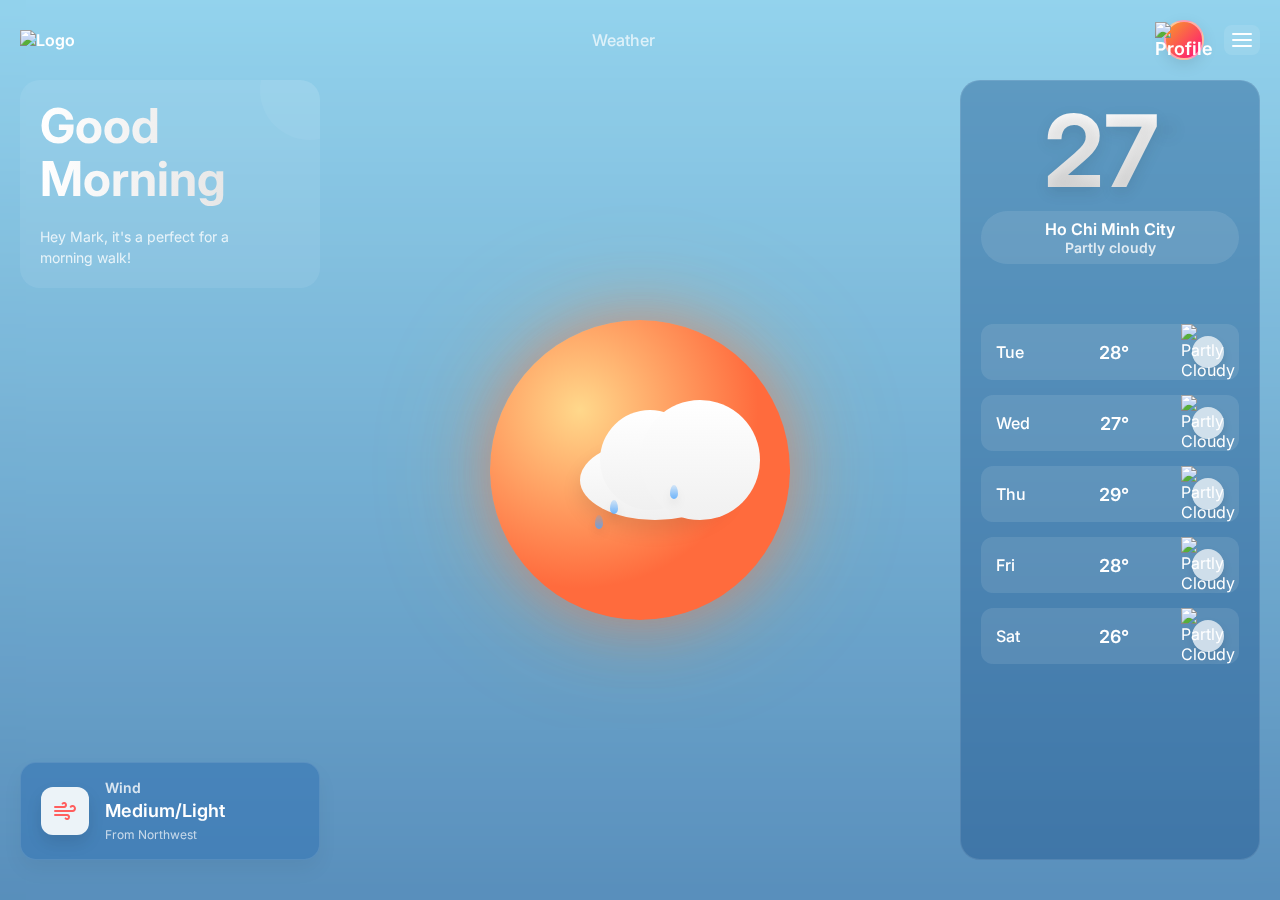
==== index.html @ a84913be "Initial commit with index.html and styles.css" ====
<!DOCTYPE html>
<html lang="en">
<head>
    <meta charset="UTF-8">
    <meta name="viewport" content="width=device-width, initial-scale=1.0">
    <title>Weather Dashboard</title>
    <link rel="stylesheet" href="styles.css">
    <link href="https://fonts.googleapis.com/css2?family=Inter:wght@400;500;600;700;900&display=swap" rel="stylesheet">
</head>
<body>
    <div class="app-container">
        <header>
            <div class="logo">
                <img src="placeholder-logo.png" alt="Logo">
                <span></span>
            </div>
            <div class="nav-item">Weather</div>
            <div class="right-icons">
                <div class="profile-icon">
                    <img src="/api/placeholder/24/24" alt="Profile">
                </div>
                <div class="menu-icon">
                    <span></span>
                    <span></span>
                    <span></span>
                </div>
            </div>
        </header>

        <main>
            <div class="left-section">
                <div class="greeting">
                    <h1>Good<br>Morning</h1>
                    <p>Hey Mark, it's a perfect for a<br>morning walk!</p>
                </div>
                
                <div class="wind-info">
                    <div class="wind-icon">
                        <svg width="24" height="24" viewBox="0 0 24 24" fill="none" xmlns="http://www.w3.org/2000/svg">
                            <path d="M9.59 4.59A2 2 0 1 1 11 8H2m10.59 11.41A2 2 0 1 0 14 16H2m15.73-8.27A2.5 2.5 0 1 1 19.5 12H2" stroke="#FF5E5E" stroke-width="2" stroke-linecap="round" stroke-linejoin="round"/>
                        </svg>
                    </div>
                    <div class="wind-details">
                        <h3>Wind</h3>
                        <p>Medium/Light</p>
                        <span>From Northwest</span>
                    </div>
                </div>
            </div>

            <div class="center-section">
                <!-- This is where the 3D animated weather visualization will go -->
                <div id="weather-visualization" class="weather-visual">
                    <!-- Placeholder for the 3D animation -->
                    <div class="cloud"></div>
                    <div class="sun"></div>
                    <div class="droplet droplet-1"></div>
                    <div class="droplet droplet-2"></div>
                    <div class="droplet droplet-3"></div>
                </div>
            </div>

            <div class="right-section">
                <div class="current-temp">
                    <h2>27<span>°</span></h2>
                    <div class="location">
                        <p>Ho Chi Minh City</p>
                        <p class="condition">Partly cloudy</p>
                    </div>
                </div>

                <div class="forecast">
                    <div class="forecast-day">
                        <span>Tue</span>
                        <span>28°</span>
                        <div class="weather-icon">
                            <img src="/api/placeholder/24/24" alt="Partly Cloudy">
                        </div>
                    </div>
                    <div class="forecast-day">
                        <span>Wed</span>
                        <span>27°</span>
                        <div class="weather-icon">
                            <img src="/api/placeholder/24/24" alt="Partly Cloudy">
                        </div>
                    </div>
                    <div class="forecast-day">
                        <span>Thu</span>
                        <span>29°</span>
                        <div class="weather-icon">
                            <img src="/api/placeholder/24/24" alt="Partly Cloudy">
                        </div>
                    </div>
                    <div class="forecast-day">
                        <span>Fri</span>
                        <span>28°</span>
                        <div class="weather-icon">
                            <img src="/api/placeholder/24/24" alt="Partly Cloudy">
                        </div>
                    </div>
                    <div class="forecast-day">
                        <span>Sat</span>
                        <span>26°</span>
                        <div class="weather-icon">
                            <img src="/api/placeholder/24/24" alt="Partly Cloudy">
                        </div>
                    </div>
                </div>
            </div>
        </main>
    </div>
</body>
</html>
---- styles.css ----
* {
    margin: 0;
    padding: 0;
    box-sizing: border-box;
}

body {
    background: linear-gradient(to bottom, #87CEEB, #4682B4); /* Realistic blue sky gradient */
    color: #fff;
    font-family: 'Inter', sans-serif;
    margin: 0;
    padding: 0;
    display: flex;
    justify-content: center;
    align-items: center;
    height: 100vh;
    overflow: hidden;
    backdrop-filter: blur(10px);
}

.app-container {
    width: 100%;
    height: 100%;
    background: rgba(255, 255, 255, 0.1);
    box-shadow: 0 10px 30px rgba(0, 0, 0, 0.2);
    display: flex;
    flex-direction: column;
    padding: 20px;
    position: relative;
    backdrop-filter: blur(10px);
}

header {
    display: flex;
    justify-content: space-between;
    align-items: center;
    margin-bottom: 20px;
}

.logo {
    display: flex;
    align-items: center;
    gap: 8px;
    font-weight: 600;
}

.logo-icon {
    background: rgba(255, 255, 255, 0.2);
    width: 32px;
    height: 32px;
    border-radius: 8px;
    display: flex;
    align-items: center;
    justify-content: center;
}

.nav-items {
    display: flex;
    gap: 30px;
}

.nav-item {
    font-weight: 500;
    opacity: 0.7;
    transition: all 0.3s ease;
    padding: 8px 0;
    position: relative;
    cursor: pointer;
}

.nav-item.active {
    opacity: 1;
}

.nav-item.active::after {
    content: '';
    position: absolute;
    width: 100%;
    height: 3px;
    background: #fff;
    bottom: 0;
    left: 0;
    border-radius: 3px;
}

.right-icons {
    display: flex;
    align-items: center;
    gap: 20px;
}

.profile-icon {
    width: 40px;
    height: 40px;
    border-radius: 50%;
    background: linear-gradient(135deg, #F89B29 0%, #FF0F7B 100%);
    display: flex;
    align-items: center;
    justify-content: center;
    font-weight: 600;
    font-size: 18px;
    border: 2px solid rgba(255, 255, 255, 0.5);
    box-shadow: 0 5px 15px rgba(0, 0, 0, 0.1);
}

.menu-icon {
    display: flex;
    flex-direction: column;
    gap: 4px;
    cursor: pointer;
    padding: 8px;
    background: rgba(255, 255, 255, 0.1);
    border-radius: 8px;
    transition: all 0.3s ease;
}

.menu-icon:hover {
    background: rgba(255, 255, 255, 0.2);
}

.menu-icon span {
    width: 20px;
    height: 2px;
    background-color: white;
    display: block;
    border-radius: 2px;
}

main {
    display: grid;
    grid-template-columns: 1fr 2fr 1fr;
    height: calc(100% - 80px);
    gap: 20px;
}

.left-section {
    display: flex;
    flex-direction: column;
    justify-content: space-between;
}

.greeting {
    background: rgba(255, 255, 255, 0.08);
    padding: 20px;
    border-radius: 20px;
    margin-bottom: 20px;
    position: relative;
    overflow: hidden;
}

.greeting::before {
    content: '';
    position: absolute;
    width: 100px;
    height: 100px;
    background: rgba(255, 255, 255, 0.05);
    border-radius: 50%;
    right: -40px;
    top: -40px;
}

.greeting h1 {
    font-size: 48px;
    font-weight: 700;
    margin-bottom: 20px;
    line-height: 1.1;
    background: linear-gradient(to right, #fff, #ddd);
    -webkit-background-clip: text;
    background-clip: text;
    color: transparent;
}

.greeting p {
    font-size: 14px;
    opacity: 0.8;
    line-height: 1.5;
}

.weather-stats {
    display: flex;
    flex-direction: column;
    gap: 15px;
}

.wind-info {
    background: rgba(46, 111, 177, 0.5);
    border-radius: 16px;
    padding: 16px 20px;
    display: flex;
    align-items: center;
    gap: 16px;
    box-shadow: 0 10px 20px rgba(0, 0, 0, 0.05);
    border: 1px solid rgba(255, 255, 255, 0.1);
    transition: all 0.3s ease;
}

.wind-info:hover {
    transform: translateY(-3px);
    box-shadow: 0 15px 30px rgba(0, 0, 0, 0.1);
}

.humidity-info {
    background: rgba(46, 111, 177, 0.5);
    border-radius: 16px;
    padding: 16px 20px;
    display: flex;
    align-items: center;
    gap: 16px;
    box-shadow: 0 10px 20px rgba(0, 0, 0, 0.05);
    border: 1px solid rgba(255, 255, 255, 0.1);
    transition: all 0.3s ease;
}

.humidity-info:hover {
    transform: translateY(-3px);
    box-shadow: 0 15px 30px rgba(0, 0, 0, 0.1);
}

.wind-icon, .humidity-icon {
    background: rgba(255, 255, 255, 0.9);
    border-radius: 12px;
    width: 48px;
    height: 48px;
    display: flex;
    align-items: center;
    justify-content: center;
    box-shadow: 0 8px 16px rgba(0, 0, 0, 0.1);
}

.wind-details h3, .humidity-details h3 {
    font-size: 14px;
    font-weight: 600;
    opacity: 0.8;
    margin-bottom: 4px;
}

.wind-details p, .humidity-details p {
    font-size: 18px;
    font-weight: 600;
    margin-bottom: 2px;
}

.wind-details span, .humidity-details span {
    font-size: 12px;
    opacity: 0.7;
}

.center-section {
    display: flex;
    justify-content: center;
    align-items: center;
    position: relative;
}

.weather-visual {
    position: absolute;
    top: 50%;
    left: 50%;
    transform: translate(-50%, -50%);
    width: 300px;
    height: 300px;
    background: radial-gradient(circle at 30% 30%, #FFD88B, #FF6B3D 60%);
    border-radius: 50%;
    box-shadow: 0 0 60px rgba(255, 107, 61, 0.5), 0 0 120px rgba(255, 175, 61, 0.3);
    z-index: 1;
}

/* Cloud styling */
.cloud-container {
    position: relative;
    width: 100%;
    height: 100%;
    top: 0;
    left: 0;
    z-index: 2;
}

.cloud {
    position: absolute;
    top: 40%;
    left: 30%;
    width: 150px;
    height: 80px;
    background: linear-gradient(to bottom, #fff, #f0f0f0);
    border-radius: 50%;
    box-shadow: 0 10px 20px rgba(0, 0, 0, 0.1);
    z-index: 2;
}

.cloud:before {
    content: '';
    position: absolute;
    width: 100px;
    height: 100px;
    background: linear-gradient(to bottom, #fff, #f0f0f0);
    border-radius: 50%;
    top: -30px;
    left: 20px;
}

.cloud:after {
    content: '';
    position: absolute;
    width: 120px;
    height: 120px;
    background: linear-gradient(to bottom, #fff, #f0f0f0);
    border-radius: 50%;
    top: -40px;
    left: 60px;
}

.cloud-2 {
    width: 120px;
    height: 40px;
    top: 40%;
    left: 60%;
    opacity: 0.8;
    animation-delay: 2s;
    animation-duration: 10s;
}

.cloud-2:before {
    width: 50px;
    height: 50px;
    top: -25px;
    left: 20px;
}

.cloud-2:after {
    width: 70px;
    height: 70px;
    top: -35px;
    left: 50px;
}

/* Droplets styling */
.droplet {
    position: absolute;
    width: 8px;
    height: 14px;
    background: linear-gradient(to bottom, rgba(77, 166, 255, 0.2), rgba(77, 166, 255, 0.8));
    border-radius: 50% 50% 50% 50% / 60% 60% 40% 40%;
    z-index: 2;
    animation: drop 2s infinite ease-in-out;
    filter: drop-shadow(0 5px 4px rgba(0, 0, 0, 0.1));
}

.droplet-1 {
    left: 40%;
    top: 60%;
    animation-delay: 0s;
}

.droplet-2 {
    left: 60%;
    top: 55%;
    animation-delay: 0.5s;
}

.droplet-3 {
    left: 35%;
    top: 65%;
    animation-delay: 1s;
}

.droplet-4 {
    left: 55%;
    top: 70%;
    animation-delay: 1.5s;
}

.droplet-5 {
    left: 45%;
    top: 58%;
    animation-delay: 0.8s;
}

@keyframes drop {
    0% {
        transform: translateY(0) scale(1);
        opacity: 0.7;
    }
    70% {
        transform: translateY(80px) scale(1);
        opacity: 0.7;
    }
    100% {
        transform: translateY(100px) scale(0.1);
        opacity: 0;
    }
}

@keyframes float {
    0% {
        transform: translateY(0);
    }
    100% {
        transform: translateY(-20px);
    }
}

@keyframes rotate {
    from {
        transform: rotate(0deg) translateX(0);
    }
    to {
        transform: rotate(360deg) translateX(0);
    }
}

@keyframes pulse {
    0% {
        box-shadow: 0 0 60px rgba(255, 107, 61, 0.5), 0 0 120px rgba(255, 175, 61, 0.3);
    }
    100% {
        box-shadow: 0 0 80px rgba(255, 107, 61, 0.6), 0 0 140px rgba(255, 175, 61, 0.4);
    }
}

/* Weather Animations */

/* Sunny Animation */
@keyframes sunny-rays {
    0% {
        transform: rotate(0deg);
    }
    100% {
        transform: rotate(360deg);
    }
}
.sun-ray {
    animation: sunny-rays 10s linear infinite;
}

/* Rainy Animation */
@keyframes rain-fall {
    0% {
        transform: translateY(0);
        opacity: 1;
    }
    100% {
        transform: translateY(100px);
        opacity: 0;
    }
}
.raindrop {
    animation: rain-fall 2s infinite ease-in-out;
}

/* Cloudy Animation */
@keyframes cloud-drift {
    0% {
        transform: translateX(0);
    }
    100% {
        transform: translateX(50px);
    }
}
.cloud {
    animation: cloud-drift 20s linear infinite alternate;
}

/* Snowy Animation */
@keyframes snow-fall {
    0% {
        transform: translateY(0) rotate(0deg);
        opacity: 1;
    }
    100% {
        transform: translateY(100px) rotate(360deg);
        opacity: 0;
    }
}
.snowflake {
    animation: snow-fall 5s infinite ease-in-out;
}

/* Thunderstorm Animation */
@keyframes lightning-flash {
    0%, 100% {
        opacity: 0;
    }
    50% {
        opacity: 1;
    }
}
.lightning {
    animation: lightning-flash 1s infinite;
}

/* Foggy Animation */
@keyframes fog-move {
    0% {
        transform: translateX(0);
    }
    100% {
        transform: translateX(50px);
    }
}
.fog {
    animation: fog-move 15s linear infinite;
    opacity: 0.5;
}

/* Tornado Animation */
@keyframes tornado-spin {
    0% {
        transform: rotate(0deg) translateY(0);
    }
    100% {
        transform: rotate(360deg) translateY(-50px);
    }
}
.tornado {
    animation: tornado-spin 3s linear infinite;
}

.right-section {
    display: flex;
    flex-direction: column;
    justify-content: flex-start;
    padding: 20px;
    background: rgba(22, 78, 134, 0.4);
    border-radius: 20px;
    border: 1px solid rgba(255, 255, 255, 0.1);
}

.current-temp {
    text-align: center;
    margin-bottom: 30px;
    position: relative;
}

.current-temp h2 {
    font-size: 100px;
    font-weight: 700;
    line-height: 1;
    margin-bottom: 10px;
    background: linear-gradient(to bottom, #fff, #ddd);
    -webkit-background-clip: text;
    background-clip: text;
    color: transparent;
    text-shadow: 0 5px 15px rgba(0, 0, 0, 0.1);
}

.current-temp h2 span {
    font-size: 40px;
    position: relative;
    top: -40px;
}

.location {
    text-align: center;
    background: rgba(255, 255, 255, 0.1);
    border-radius: 50px;
    padding: 8px 20px;
    margin-bottom: 30px;
}

.location p {
    font-size: 16px;
    font-weight: 600;
}

.condition {
    font-size: 14px !important;
    opacity: 0.8;
}

.forecast-title {
    font-size: 16px;
    font-weight: 600;
    margin-bottom: 15px;
    opacity: 0.9;
}

.forecast {
    display: flex;
    flex-direction: column;
    gap: 15px;
}

.forecast-day {
    display: flex;
    justify-content: space-between;
    align-items: center;
    padding: 12px 15px;
    background: rgba(255, 255, 255, 0.1);
    border-radius: 12px;
    transition: all 0.3s ease;
}

.forecast-day:hover {
    background: rgba(255, 255, 255, 0.15);
    transform: translateX(5px);
}

.forecast-day span:first-child {
    width: 40px;
    font-weight: 500;
}

.forecast-day span:nth-child(2) {
    font-weight: 600;
    font-size: 18px;
}

.weather-icon {
    width: 32px;
    height: 32px;
    background: rgba(255, 255, 255, 0.7);
    border-radius: 50%;
    display: flex;
    align-items: center;
    justify-content: center;
    box-shadow: 0 5px 10px rgba(0, 0, 0, 0.1);
}

.weather-icon svg {
    width: 20px;
    height: 20px;
}

/* Basic responsiveness */
@media (max-width: 1024px) {
    main {
        grid-template-columns: 1fr 1fr;
    }
    
    .center-section {
        grid-column: span 2;
        grid-row: 2;
        padding-top: 40px;
    }
    
    .right-section {
        padding-top: 20px;
    }
}

@media (max-width: 768px) {
    main {
        grid-template-columns: 1fr;
        overflow-y: auto;
        gap: 30px;
    }
    
    .center-section, .left-section, .right-section {
        grid-column: span 1;
    }
    
    .app-container {
        height: auto;
        min-height: 100vh;
        padding: 20px;
    }

    .greeting h1 {
        font-size: 36px;
    }

    .center-section {
        height: 250px;
    }
}
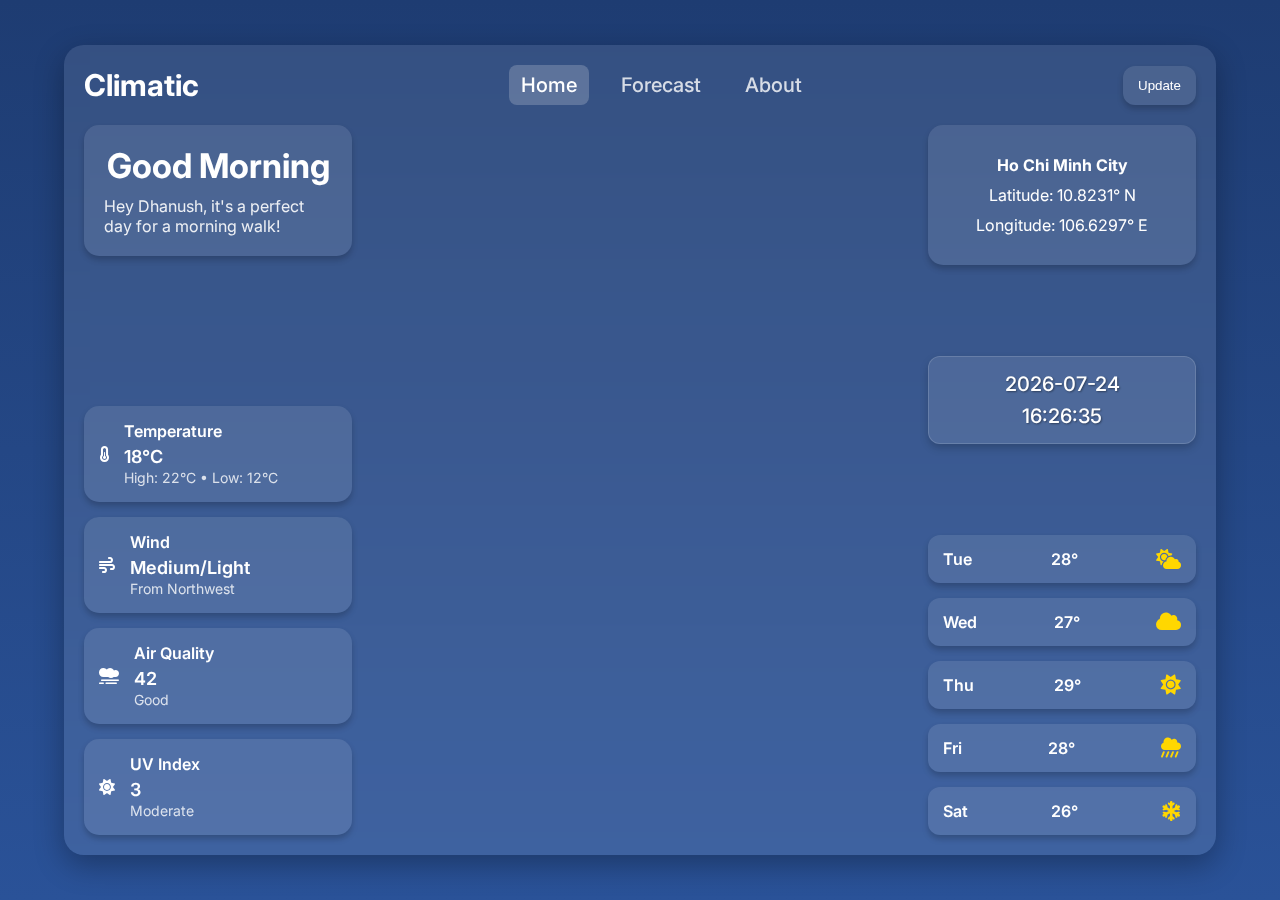
==== commit 6c8ff6cc: "Updated weather animations, greeting logic, and nighttime CSS handling" ====
--- a/index.html
+++ b/index.html
@@ -6,52 +6,77 @@
     <title>Weather Dashboard</title>
     <link rel="stylesheet" href="styles.css">
     <link href="https://fonts.googleapis.com/css2?family=Inter:wght@400;500;600;700;900&display=swap" rel="stylesheet">
+    <link href="https://cdnjs.cloudflare.com/ajax/libs/font-awesome/6.0.0-beta3/css/all.min.css" rel="stylesheet">
 </head>
 <body>
     <div class="app-container">
         <header>
             <div class="logo">
-                <img src="placeholder-logo.png" alt="Logo">
-                <span></span>
+                <span>Climatic</span>
             </div>
-            <div class="nav-item">Weather</div>
+            <nav class="nav-items">
+                <div class="nav-item active">Home</div>
+                <div class="nav-item">Forecast</div>
+                <div class="nav-item">About</div>
+            </nav>
             <div class="right-icons">
-                <div class="profile-icon">
-                    <img src="/api/placeholder/24/24" alt="Profile">
-                </div>
-                <div class="menu-icon">
-                    <span></span>
-                    <span></span>
-                    <span></span>
-                </div>
+                <button id="update">Update</button>
             </div>
         </header>
 
         <main>
             <div class="left-section">
                 <div class="greeting">
-                    <h1>Good<br>Morning</h1>
-                    <p>Hey Mark, it's a perfect for a<br>morning walk!</p>
+                    <h1>Good Morning</h1>
+                    <p>Hey Dhanush, it's a perfect day for a morning walk!</p>
                 </div>
-                
-                <div class="wind-info">
-                    <div class="wind-icon">
-                        <svg width="24" height="24" viewBox="0 0 24 24" fill="none" xmlns="http://www.w3.org/2000/svg">
-                            <path d="M9.59 4.59A2 2 0 1 1 11 8H2m10.59 11.41A2 2 0 1 0 14 16H2m15.73-8.27A2.5 2.5 0 1 1 19.5 12H2" stroke="#FF5E5E" stroke-width="2" stroke-linecap="round" stroke-linejoin="round"/>
-                        </svg>
+
+                <div class="weather-stats">
+                    <div class="temperature-info l_block">
+                        <div class="temperature-icon">
+                            <i class="fas fa-thermometer-half"></i>
+                        </div>
+                        <div class="temperature-details">
+                            <h3>Temperature</h3>
+                            <p id="temp">18°C</p>
+                            <span>High: 22°C • Low: 12°C</span>
+                        </div>
                     </div>
-                    <div class="wind-details">
-                        <h3>Wind</h3>
-                        <p>Medium/Light</p>
-                        <span>From Northwest</span>
+                    <div class="wind-info l_block">
+                        <div class="wind-icon">
+                            <i class="fas fa-wind"></i>
+                        </div>
+                        <div class="wind-details">
+                            <h3>Wind</h3>
+                            <p>Medium/Light</p>
+                            <span>From Northwest</span>
+                        </div>
+                    </div>
+                    <div class="aqi-info l_block">
+                        <div class="aqi-icon">
+                            <i class="fas fa-smog"></i>
+                        </div>
+                        <div class="aqi-details">
+                            <h3>Air Quality</h3>
+                            <p>42</p>
+                            <span>Good</span>
+                        </div>
+                    </div>
+                    <div class="uv-info l_block">
+                        <div class="uv-icon">
+                            <i class="fas fa-sun"></i>
+                        </div>
+                        <div class="uv-details">
+                            <h3>UV Index</h3>
+                            <p>3</p>
+                            <span>Moderate</span>
+                        </div>
                     </div>
                 </div>
             </div>
 
             <div class="center-section">
-                <!-- This is where the 3D animated weather visualization will go -->
                 <div id="weather-visualization" class="weather-visual">
-                    <!-- Placeholder for the 3D animation -->
                     <div class="cloud"></div>
                     <div class="sun"></div>
                     <div class="droplet droplet-1"></div>
@@ -61,53 +86,55 @@
             </div>
 
             <div class="right-section">
-                <div class="current-temp">
-                    <h2>27<span>°</span></h2>
-                    <div class="location">
-                        <p>Ho Chi Minh City</p>
-                        <p class="condition">Partly cloudy</p>
-                    </div>
+                <div class="location">
+                    <p id="address">Ho Chi Minh City</p>
+                    <p id="latitude">Latitude: 10.8231° N</p>
+                    <p id="longitude">Longitude: 106.6297° E</p>
                 </div>
-
+                <div class="time">
+                    <p id="date">2025-04-14</p>
+                    <p id="time">12:00:00</p>
+                </div>
                 <div class="forecast">
                     <div class="forecast-day">
                         <span>Tue</span>
                         <span>28°</span>
                         <div class="weather-icon">
-                            <img src="/api/placeholder/24/24" alt="Partly Cloudy">
+                            <i class="fas fa-cloud-sun"></i>
                         </div>
                     </div>
                     <div class="forecast-day">
                         <span>Wed</span>
                         <span>27°</span>
                         <div class="weather-icon">
-                            <img src="/api/placeholder/24/24" alt="Partly Cloudy">
+                            <i class="fas fa-cloud"></i>
                         </div>
                     </div>
                     <div class="forecast-day">
                         <span>Thu</span>
                         <span>29°</span>
                         <div class="weather-icon">
-                            <img src="/api/placeholder/24/24" alt="Partly Cloudy">
+                            <i class="fas fa-sun"></i>
                         </div>
                     </div>
                     <div class="forecast-day">
                         <span>Fri</span>
                         <span>28°</span>
                         <div class="weather-icon">
-                            <img src="/api/placeholder/24/24" alt="Partly Cloudy">
+                            <i class="fas fa-cloud-showers-heavy"></i>
                         </div>
                     </div>
                     <div class="forecast-day">
                         <span>Sat</span>
                         <span>26°</span>
                         <div class="weather-icon">
-                            <img src="/api/placeholder/24/24" alt="Partly Cloudy">
+                            <i class="fas fa-snowflake"></i>
                         </div>
                     </div>
                 </div>
             </div>
         </main>
     </div>
+    <script src="script.js"></script>
 </body>
 </html>--- a/styles.css
+++ b/styles.css
@@ -4,8 +4,9 @@
     box-sizing: border-box;
 }
 
+/* Enhanced styles for a visually appealing design */
 body {
-    background: linear-gradient(to bottom, #87CEEB, #4682B4); /* Realistic blue sky gradient */
+    background: linear-gradient(to bottom, #1e3c72, #2a5298); /* Deep blue gradient */
     color: #fff;
     font-family: 'Inter', sans-serif;
     margin: 0;
@@ -15,21 +16,21 @@
     align-items: center;
     height: 100vh;
     overflow: hidden;
+}
+
+.app-container {
+    width: 90%;
+    max-width: 1200px;
+    height: 90%;
+    background: rgba(255, 255, 255, 0.1);
+    box-shadow: 0 10px 30px rgba(0, 0, 0, 0.3);
+    display: flex;
+    flex-direction: column;
+    padding: 20px;
+    border-radius: 20px;
     backdrop-filter: blur(10px);
 }
 
-.app-container {
-    width: 100%;
-    height: 100%;
-    background: rgba(255, 255, 255, 0.1);
-    box-shadow: 0 10px 30px rgba(0, 0, 0, 0.2);
-    display: flex;
-    flex-direction: column;
-    padding: 20px;
-    position: relative;
-    backdrop-filter: blur(10px);
-}
-
 header {
     display: flex;
     justify-content: space-between;
@@ -40,78 +41,70 @@
 .logo {
     display: flex;
     align-items: center;
-    gap: 8px;
-    font-weight: 600;
-}
-
-.logo-icon {
-    background: rgba(255, 255, 255, 0.2);
-    width: 32px;
-    height: 32px;
-    border-radius: 8px;
-    display: flex;
-    align-items: center;
-    justify-content: center;
+    gap: 10px;
+    font-weight: 700;
+    font-size: 30px;
+    color: #fff;
 }
 
 .nav-items {
     display: flex;
-    gap: 30px;
+    gap: 20px;
+    font-size: 20px;
 }
 
 .nav-item {
     font-weight: 500;
-    opacity: 0.7;
-    transition: all 0.3s ease;
-    padding: 8px 0;
-    position: relative;
+    opacity: 0.8;
+    transition: all 0.3s ease;
+    padding: 8px 12px;
+    border-radius: 8px;
     cursor: pointer;
 }
 
-.nav-item.active {
+.nav-item.active, .nav-item:hover {
     opacity: 1;
-}
-
-.nav-item.active::after {
-    content: '';
-    position: absolute;
-    width: 100%;
-    height: 3px;
-    background: #fff;
-    bottom: 0;
-    left: 0;
-    border-radius: 3px;
-}
-
-.right-icons {
-    display: flex;
-    align-items: center;
-    gap: 20px;
+    background: rgba(255, 255, 255, 0.2);
+}
+
+#update{
+    display: flex;
+    color: white;
+    justify-content: space-between;
+    align-items: center;
+    padding: 12px 15px;
+    background: rgba(255, 255, 255, 0.1);
+    border-radius: 12px;
+    box-shadow: 0 4px 6px rgba(0, 0, 0, 0.2);
+    transition: all 0.3s ease;
+}
+button{
+    background-color: #2c4678;
+    color: white;
+    padding: 8px 16px;
+    border-radius: 20px;
+    border: none;
+    display: flex;
+    align-items: center;
+    justify-content: space-between;
+    box-shadow: 0 2px 4px rgba(0, 0, 0, 0.2);
 }
 
 .profile-icon {
-    width: 40px;
-    height: 40px;
-    border-radius: 50%;
-    background: linear-gradient(135deg, #F89B29 0%, #FF0F7B 100%);
-    display: flex;
-    align-items: center;
-    justify-content: center;
-    font-weight: 600;
-    font-size: 18px;
-    border: 2px solid rgba(255, 255, 255, 0.5);
-    box-shadow: 0 5px 15px rgba(0, 0, 0, 0.1);
+    font-size: 24px;
+    color: #fff;
 }
 
 .menu-icon {
     display: flex;
     flex-direction: column;
-    gap: 4px;
+    gap: 2px;
     cursor: pointer;
     padding: 8px;
     background: rgba(255, 255, 255, 0.1);
     border-radius: 8px;
     transition: all 0.3s ease;
+    width: 42px;
 }
 
 .menu-icon:hover {
@@ -119,506 +112,181 @@
 }
 
 .menu-icon span {
-    width: 20px;
-    height: 2px;
+    width: 25px;
+    height: 3px;
     background-color: white;
     display: block;
     border-radius: 2px;
+    margin: 4px 0;
 }
 
 main {
     display: grid;
     grid-template-columns: 1fr 2fr 1fr;
-    height: calc(100% - 80px);
     gap: 20px;
-}
-
-.left-section {
+    height: 100%;
+}
+
+.left-section, .right-section {
     display: flex;
     flex-direction: column;
     justify-content: space-between;
 }
 
 .greeting {
-    background: rgba(255, 255, 255, 0.08);
+    background: rgba(255, 255, 255, 0.1);
     padding: 20px;
-    border-radius: 20px;
-    margin-bottom: 20px;
-    position: relative;
-    overflow: hidden;
-}
-
-.greeting::before {
-    content: '';
-    position: absolute;
-    width: 100px;
-    height: 100px;
-    background: rgba(255, 255, 255, 0.05);
-    border-radius: 50%;
-    right: -40px;
-    top: -40px;
+    border-radius: 15px;
+    box-shadow: 0 4px 6px rgba(0, 0, 0, 0.2);
+    text-align: center;
 }
 
 .greeting h1 {
-    font-size: 48px;
+    font-size: 34px;
     font-weight: 700;
-    margin-bottom: 20px;
-    line-height: 1.1;
-    background: linear-gradient(to right, #fff, #ddd);
-    -webkit-background-clip: text;
-    background-clip: text;
-    color: transparent;
+    margin-bottom: 10px;
 }
 
 .greeting p {
+    font-size: 16px;
+    opacity: 0.9;
+    text-align: start;
+}
+.greeting:hover {
+    background: rgba(255, 255, 255, 0.2);
+    transform: translateY(-3px);
+}
+.weather-stats {
+    display: flex;
+    flex-direction: column;
+    gap: 15px;
+}
+
+.weather-stats .l_block {
+    background: rgba(255, 255, 255, 0.1);
+    border-radius: 15px;
+    padding: 15px;
+    display: flex;
+    align-items: center;
+    gap: 15px;
+    box-shadow: 0 4px 6px rgba(0, 0, 0, 0.2);
+    transition: transform 0.3s ease, box-shadow 0.3s ease;
+}
+
+.weather-stats .l_block:hover {
+    transform: translateY(-5px);
+    box-shadow: 0 8px 15px rgba(0, 0, 0, 0.3);
+}
+
+.weather-stats .l_block h3 {
+    font-size: 16px;
+    font-weight: 600;
+    margin-bottom: 5px;
+}
+
+.weather-stats .l_block p {
+    font-size: 18px;
+    font-weight: 600;
+    margin: 0;
+}
+
+.weather-stats .l_block span {
     font-size: 14px;
     opacity: 0.8;
-    line-height: 1.5;
-}
-
-.weather-stats {
-    display: flex;
-    flex-direction: column;
-    gap: 15px;
-}
-
-.wind-info {
-    background: rgba(46, 111, 177, 0.5);
-    border-radius: 16px;
-    padding: 16px 20px;
-    display: flex;
-    align-items: center;
-    gap: 16px;
-    box-shadow: 0 10px 20px rgba(0, 0, 0, 0.05);
-    border: 1px solid rgba(255, 255, 255, 0.1);
-    transition: all 0.3s ease;
-}
-
-.wind-info:hover {
-    transform: translateY(-3px);
-    box-shadow: 0 15px 30px rgba(0, 0, 0, 0.1);
-}
-
-.humidity-info {
-    background: rgba(46, 111, 177, 0.5);
-    border-radius: 16px;
-    padding: 16px 20px;
-    display: flex;
-    align-items: center;
-    gap: 16px;
-    box-shadow: 0 10px 20px rgba(0, 0, 0, 0.05);
-    border: 1px solid rgba(255, 255, 255, 0.1);
-    transition: all 0.3s ease;
-}
-
-.humidity-info:hover {
-    transform: translateY(-3px);
-    box-shadow: 0 15px 30px rgba(0, 0, 0, 0.1);
-}
-
-.wind-icon, .humidity-icon {
-    background: rgba(255, 255, 255, 0.9);
-    border-radius: 12px;
-    width: 48px;
-    height: 48px;
-    display: flex;
-    align-items: center;
+}
+
+.center-section {
+    display: flex;
     justify-content: center;
-    box-shadow: 0 8px 16px rgba(0, 0, 0, 0.1);
-}
-
-.wind-details h3, .humidity-details h3 {
-    font-size: 14px;
-    font-weight: 600;
-    opacity: 0.8;
-    margin-bottom: 4px;
-}
-
-.wind-details p, .humidity-details p {
-    font-size: 18px;
-    font-weight: 600;
-    margin-bottom: 2px;
-}
-
-.wind-details span, .humidity-details span {
-    font-size: 12px;
-    opacity: 0.7;
-}
-
-.center-section {
-    display: flex;
-    justify-content: center;
     align-items: center;
     position: relative;
 }
 
 .weather-visual {
-    position: absolute;
-    top: 50%;
-    left: 50%;
-    transform: translate(-50%, -50%);
-    width: 300px;
-    height: 300px;
-    background: radial-gradient(circle at 30% 30%, #FFD88B, #FF6B3D 60%);
-    border-radius: 50%;
-    box-shadow: 0 0 60px rgba(255, 107, 61, 0.5), 0 0 120px rgba(255, 175, 61, 0.3);
-    z-index: 1;
-}
-
-/* Cloud styling */
-.cloud-container {
     position: relative;
     width: 100%;
     height: 100%;
-    top: 0;
-    left: 0;
-    z-index: 2;
-}
-
-.cloud {
-    position: absolute;
-    top: 40%;
-    left: 30%;
-    width: 150px;
-    height: 80px;
-    background: linear-gradient(to bottom, #fff, #f0f0f0);
-    border-radius: 50%;
-    box-shadow: 0 10px 20px rgba(0, 0, 0, 0.1);
-    z-index: 2;
-}
-
-.cloud:before {
-    content: '';
-    position: absolute;
-    width: 100px;
-    height: 100px;
-    background: linear-gradient(to bottom, #fff, #f0f0f0);
-    border-radius: 50%;
-    top: -30px;
-    left: 20px;
-}
-
-.cloud:after {
-    content: '';
-    position: absolute;
-    width: 120px;
-    height: 120px;
-    background: linear-gradient(to bottom, #fff, #f0f0f0);
-    border-radius: 50%;
-    top: -40px;
-    left: 60px;
-}
-
-.cloud-2 {
-    width: 120px;
-    height: 40px;
-    top: 40%;
-    left: 60%;
-    opacity: 0.8;
-    animation-delay: 2s;
-    animation-duration: 10s;
-}
-
-.cloud-2:before {
-    width: 50px;
-    height: 50px;
-    top: -25px;
-    left: 20px;
-}
-
-.cloud-2:after {
-    width: 70px;
-    height: 70px;
-    top: -35px;
-    left: 50px;
-}
-
-/* Droplets styling */
-.droplet {
-    position: absolute;
-    width: 8px;
-    height: 14px;
-    background: linear-gradient(to bottom, rgba(77, 166, 255, 0.2), rgba(77, 166, 255, 0.8));
-    border-radius: 50% 50% 50% 50% / 60% 60% 40% 40%;
-    z-index: 2;
-    animation: drop 2s infinite ease-in-out;
-    filter: drop-shadow(0 5px 4px rgba(0, 0, 0, 0.1));
-}
-
-.droplet-1 {
-    left: 40%;
-    top: 60%;
-    animation-delay: 0s;
-}
-
-.droplet-2 {
-    left: 60%;
-    top: 55%;
-    animation-delay: 0.5s;
-}
-
-.droplet-3 {
-    left: 35%;
-    top: 65%;
-    animation-delay: 1s;
-}
-
-.droplet-4 {
-    left: 55%;
-    top: 70%;
-    animation-delay: 1.5s;
-}
-
-.droplet-5 {
-    left: 45%;
-    top: 58%;
-    animation-delay: 0.8s;
-}
-
-@keyframes drop {
-    0% {
-        transform: translateY(0) scale(1);
-        opacity: 0.7;
-    }
-    70% {
-        transform: translateY(80px) scale(1);
-        opacity: 0.7;
-    }
-    100% {
-        transform: translateY(100px) scale(0.1);
-        opacity: 0;
-    }
-}
-
-@keyframes float {
-    0% {
-        transform: translateY(0);
-    }
-    100% {
-        transform: translateY(-20px);
-    }
-}
-
-@keyframes rotate {
-    from {
-        transform: rotate(0deg) translateX(0);
-    }
-    to {
-        transform: rotate(360deg) translateX(0);
-    }
-}
-
-@keyframes pulse {
-    0% {
-        box-shadow: 0 0 60px rgba(255, 107, 61, 0.5), 0 0 120px rgba(255, 175, 61, 0.3);
-    }
-    100% {
-        box-shadow: 0 0 80px rgba(255, 107, 61, 0.6), 0 0 140px rgba(255, 175, 61, 0.4);
-    }
-}
-
-/* Weather Animations */
-
-/* Sunny Animation */
-@keyframes sunny-rays {
-    0% {
-        transform: rotate(0deg);
-    }
-    100% {
-        transform: rotate(360deg);
-    }
-}
-.sun-ray {
-    animation: sunny-rays 10s linear infinite;
-}
-
-/* Rainy Animation */
-@keyframes rain-fall {
-    0% {
-        transform: translateY(0);
-        opacity: 1;
-    }
-    100% {
-        transform: translateY(100px);
-        opacity: 0;
-    }
-}
-.raindrop {
-    animation: rain-fall 2s infinite ease-in-out;
-}
-
-/* Cloudy Animation */
-@keyframes cloud-drift {
-    0% {
-        transform: translateX(0);
-    }
-    100% {
-        transform: translateX(50px);
-    }
-}
-.cloud {
-    animation: cloud-drift 20s linear infinite alternate;
-}
-
-/* Snowy Animation */
-@keyframes snow-fall {
-    0% {
-        transform: translateY(0) rotate(0deg);
-        opacity: 1;
-    }
-    100% {
-        transform: translateY(100px) rotate(360deg);
-        opacity: 0;
-    }
-}
-.snowflake {
-    animation: snow-fall 5s infinite ease-in-out;
-}
-
-/* Thunderstorm Animation */
-@keyframes lightning-flash {
-    0%, 100% {
-        opacity: 0;
-    }
-    50% {
-        opacity: 1;
-    }
-}
-.lightning {
-    animation: lightning-flash 1s infinite;
-}
-
-/* Foggy Animation */
-@keyframes fog-move {
-    0% {
-        transform: translateX(0);
-    }
-    100% {
-        transform: translateX(50px);
-    }
-}
-.fog {
-    animation: fog-move 15s linear infinite;
-    opacity: 0.5;
-}
-
-/* Tornado Animation */
-@keyframes tornado-spin {
-    0% {
-        transform: rotate(0deg) translateY(0);
-    }
-    100% {
-        transform: rotate(360deg) translateY(-50px);
-    }
-}
-.tornado {
-    animation: tornado-spin 3s linear infinite;
-}
-
-.right-section {
-    display: flex;
-    flex-direction: column;
-    justify-content: flex-start;
-    padding: 20px;
-    background: rgba(22, 78, 134, 0.4);
-    border-radius: 20px;
-    border: 1px solid rgba(255, 255, 255, 0.1);
-}
-
-.current-temp {
-    text-align: center;
-    margin-bottom: 30px;
-    position: relative;
-}
-
-.current-temp h2 {
-    font-size: 100px;
-    font-weight: 700;
-    line-height: 1;
-    margin-bottom: 10px;
-    background: linear-gradient(to bottom, #fff, #ddd);
-    -webkit-background-clip: text;
-    background-clip: text;
-    color: transparent;
-    text-shadow: 0 5px 15px rgba(0, 0, 0, 0.1);
-}
-
-.current-temp h2 span {
-    font-size: 40px;
-    position: relative;
-    top: -40px;
+    display: flex;
+    justify-content: center;
+    align-items: center;
 }
 
 .location {
     text-align: center;
     background: rgba(255, 255, 255, 0.1);
-    border-radius: 50px;
-    padding: 8px 20px;
-    margin-bottom: 30px;
-}
-
+    border-radius: 15px;
+    padding: 20px;
+    box-shadow: 0 4px 6px rgba(0, 0, 0, 0.2);
+    font-size: 16px;
+}
+#address{
+    font-weight:bold;
+}
+.location:hover {
+    background: rgba(255, 255, 255, 0.2);
+    transform: translateY(-3px);
+}
+.time {
+    text-align: center;
+    background: rgba(255, 255, 255, 0.1);
+    border-radius: 12px;
+    padding: 15px;
+    box-shadow: 0 4px 8px rgba(0, 0, 0, 0.2);
+    display: flex;
+    flex-direction: column;
+    align-items: center;
+    gap: 8px;
+    border: 1px solid rgba(255, 255, 255, 0.15);
+    transition: all 0.3s ease;
+}
+
+.time:hover {
+    background: rgba(255, 255, 255, 0.2);
+    transform: translateY(-3px);
+}
+
+.time p {
+    font-size: 20px;
+    font-family: 'Inter', sans-serif;
+    font-weight: 500;
+    color: #ffffff;
+    text-shadow: 1px 1px 2px rgba(0, 0, 0, 0.4);
+    margin: 0;
+}
 .location p {
+    margin: 10px 0;
+}
+
+.forecast {
+    display: flex;
+    flex-direction: column;
+    gap: 15px;
+}
+
+.forecast-day {
+    display: flex;
+    justify-content: space-between;
+    align-items: center;
+    padding: 12px 15px;
+    background: rgba(255, 255, 255, 0.1);
+    border-radius: 12px;
+    box-shadow: 0 4px 6px rgba(0, 0, 0, 0.2);
+    transition: all 0.3s ease;
+}
+
+.forecast-day:hover {
+    background: rgba(255, 255, 255, 0.2);
+    transform: translateY(-3px);
+}
+
+.forecast-day span {
     font-size: 16px;
     font-weight: 600;
 }
 
-.condition {
-    font-size: 14px !important;
-    opacity: 0.8;
-}
-
-.forecast-title {
-    font-size: 16px;
-    font-weight: 600;
-    margin-bottom: 15px;
-    opacity: 0.9;
-}
-
-.forecast {
-    display: flex;
-    flex-direction: column;
-    gap: 15px;
-}
-
-.forecast-day {
-    display: flex;
-    justify-content: space-between;
-    align-items: center;
-    padding: 12px 15px;
-    background: rgba(255, 255, 255, 0.1);
-    border-radius: 12px;
-    transition: all 0.3s ease;
-}
-
-.forecast-day:hover {
-    background: rgba(255, 255, 255, 0.15);
-    transform: translateX(5px);
-}
-
-.forecast-day span:first-child {
-    width: 40px;
-    font-weight: 500;
-}
-
-.forecast-day span:nth-child(2) {
-    font-weight: 600;
-    font-size: 18px;
-}
-
 .weather-icon {
-    width: 32px;
-    height: 32px;
-    background: rgba(255, 255, 255, 0.7);
-    border-radius: 50%;
-    display: flex;
-    align-items: center;
-    justify-content: center;
-    box-shadow: 0 5px 10px rgba(0, 0, 0, 0.1);
-}
-
-.weather-icon svg {
-    width: 20px;
-    height: 20px;
+    font-size: 20px;
+    color: #FFD700;
 }
 
 /* Basic responsiveness */
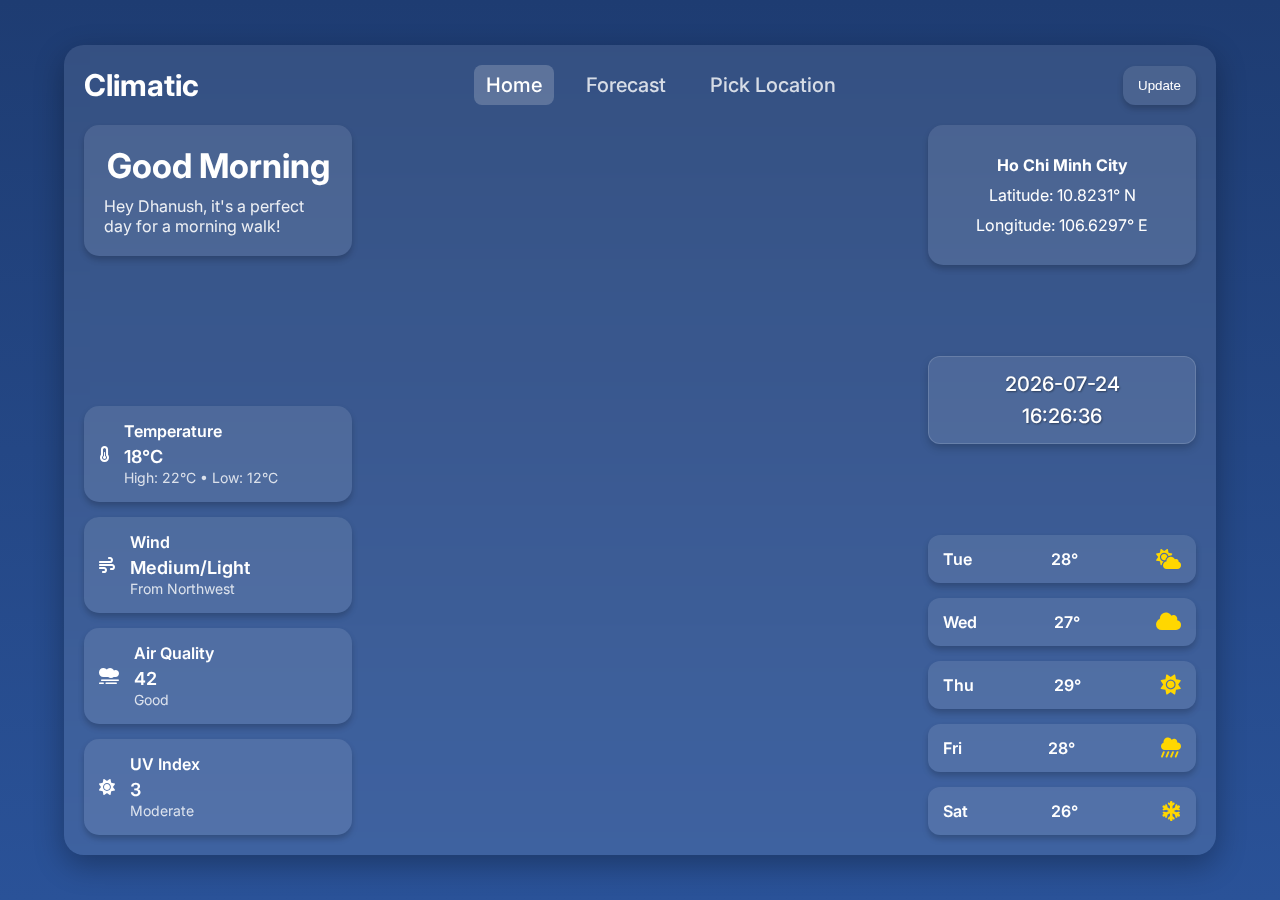
==== commit 3e0cb4e9: "Added modularized code structure starting with location selector functionality" ====
--- a/index.html
+++ b/index.html
@@ -17,7 +17,7 @@
             <nav class="nav-items">
                 <div class="nav-item active">Home</div>
                 <div class="nav-item">Forecast</div>
-                <div class="nav-item">About</div>
+                <div class="nav-item" id="pick-location">Pick Location</div>
             </nav>
             <div class="right-icons">
                 <button id="update">Update</button>
@@ -29,6 +29,12 @@
                 <div class="greeting">
                     <h1>Good Morning</h1>
                     <p>Hey Dhanush, it's a perfect day for a morning walk!</p>
+                </div>
+
+                <!-- Location search area (hidden by default) -->
+                <div id="location-search" class="location-search hidden">
+                    <input type="text" id="location-input" placeholder="Enter city name...">
+                    <button id="search-button"><i class="fas fa-search"></i> Search</button>
                 </div>
 
                 <div class="weather-stats">
--- a/styles.css
+++ b/styles.css
@@ -289,6 +289,170 @@
     color: #FFD700;
 }
 
+/* Enhanced Modal Styling */
+.modal {
+    position: fixed;
+    top: 0;
+    left: 0;
+    width: 100%;
+    height: 100%;
+    background: rgba(0, 0, 0, 0.7); /* Darker background for better contrast */
+    display: flex;
+    justify-content: center;
+    align-items: center;
+    z-index: 1000;
+    animation: fadeIn 0.5s ease-in-out;
+}
+
+.modal.hidden {
+    display: none;
+}
+
+.modal-content {
+    background: linear-gradient(to bottom, #ffffff, #f0f0f0);
+    padding: 30px;
+    border-radius: 15px;
+    box-shadow: 0 8px 20px rgba(0, 0, 0, 0.3);
+    text-align: center;
+    width: 350px;
+    animation: slideIn 0.5s ease-in-out;
+    position: relative;
+}
+
+.modal-content h2 {
+    margin-bottom: 20px;
+    font-size: 24px;
+    color: #333;
+    font-weight: bold;
+}
+
+.modal-content input {
+    width: 100%;
+    padding: 12px;
+    margin-bottom: 20px;
+    border: 1px solid #ccc;
+    border-radius: 8px;
+    font-size: 16px;
+    box-shadow: inset 0 2px 4px rgba(0, 0, 0, 0.1);
+    transition: border-color 0.3s ease;
+}
+
+.modal-content input:focus {
+    border-color: #007BFF;
+    outline: none;
+    box-shadow: 0 0 5px rgba(0, 123, 255, 0.5);
+}
+
+.modal-content button {
+    padding: 12px 25px;
+    background: #007BFF;
+    color: #fff;
+    border: none;
+    border-radius: 8px;
+    font-size: 16px;
+    cursor: pointer;
+    transition: background 0.3s ease, transform 0.2s ease;
+}
+
+.modal-content button:hover {
+    background: #0056b3;
+    transform: translateY(-2px);
+}
+
+.modal-content button:active {
+    transform: translateY(0);
+}
+
+.close-button {
+    position: absolute;
+    top: 15px;
+    right: 15px;
+    font-size: 20px;
+    color: #333;
+    cursor: pointer;
+    transition: color 0.3s ease;
+}
+
+.close-button:hover {
+    color: #007BFF;
+}
+
+/* Location Picker Styling */
+.location-picker {
+    display: flex;
+    flex-direction: column;
+    align-items: center;
+    background: rgba(255, 255, 255, 0.1);
+    padding: 20px;
+    border-radius: 15px;
+    box-shadow: 0 4px 6px rgba(0, 0, 0, 0.2);
+    margin-top: 20px;
+    transition: transform 0.3s ease, box-shadow 0.3s ease;
+}
+
+.location-picker:hover {
+    transform: translateY(-5px);
+    box-shadow: 0 8px 15px rgba(0, 0, 0, 0.3);
+}
+
+.location-picker input {
+    width: 80%;
+    padding: 12px;
+    margin-bottom: 15px;
+    border: 1px solid #ccc;
+    border-radius: 8px;
+    font-size: 16px;
+    box-shadow: inset 0 2px 4px rgba(0, 0, 0, 0.1);
+    transition: border-color 0.3s ease;
+}
+
+.location-picker input:focus {
+    border-color: #007BFF;
+    outline: none;
+    box-shadow: 0 0 5px rgba(0, 123, 255, 0.5);
+}
+
+.location-picker button {
+    padding: 12px 25px;
+    background: #007BFF;
+    color: #fff;
+    border: none;
+    border-radius: 8px;
+    font-size: 16px;
+    cursor: pointer;
+    transition: background 0.3s ease, transform 0.2s ease;
+}
+
+.location-picker button:hover {
+    background: #0056b3;
+    transform: translateY(-2px);
+}
+
+.location-picker button:active {
+    transform: translateY(0);
+}
+
+/* Animations */
+@keyframes fadeIn {
+    from {
+        opacity: 0;
+    }
+    to {
+        opacity: 1;
+    }
+}
+
+@keyframes slideIn {
+    from {
+        transform: translateY(-50px);
+        opacity: 0;
+    }
+    to {
+        transform: translateY(0);
+        opacity: 1;
+    }
+}
+
 /* Basic responsiveness */
 @media (max-width: 1024px) {
     main {
@@ -330,4 +494,87 @@
     .center-section {
         height: 250px;
     }
+}
+/* Add this to your existing CSS file */
+
+/* Location search styling */
+.location-search {
+    background: rgba(255, 255, 255, 0.1);
+    border-radius: 15px;
+    padding: 15px;
+    margin-bottom: 15px;
+    box-shadow: 0 4px 6px rgba(0, 0, 0, 0.2);
+    display: flex;
+    justify-content: space-between;
+    align-items: center;
+    transition: all 0.3s ease;
+    animation: fadeIn 0.5s ease-in-out;
+}
+
+.location-search.hidden {
+    display: none;
+}
+
+.location-search input {
+    flex: 1;
+    padding: 12px;
+    border: 1px solid rgba(255, 255, 255, 0.2);
+    border-radius: 8px;
+    background: rgba(255, 255, 255, 0.1);
+    color: #fff;
+    font-size: 16px;
+    margin-right: 10px;
+}
+
+.location-search input::placeholder {
+    color: rgba(255, 255, 255, 0.7);
+}
+
+.location-search input:focus {
+    outline: none;
+    border-color: rgba(255, 255, 255, 0.5);
+    box-shadow: 0 0 5px rgba(255, 255, 255, 0.3);
+}
+
+.location-search button {
+    padding: 12px 15px;
+    background: rgba(255, 255, 255, 0.2);
+    color: #fff;
+    border: none;
+    border-radius: 8px;
+    cursor: pointer;
+    transition: all 0.3s ease;
+    font-weight: 500;
+    display: flex;
+    align-items: center;
+    gap: 8px;
+}
+
+.location-search button:hover {
+    background: rgba(255, 255, 255, 0.3);
+    transform: translateY(-2px);
+}
+
+.location-search button:active {
+    transform: translateY(0);
+}
+
+/* Highlight the active nav item */
+.nav-item#pick-location:hover, 
+.nav-item#pick-location.active {
+    cursor: pointer;
+    opacity: 1;
+    background: rgba(255, 255, 255, 0.2);
+}
+
+/* Animation for search area */
+@keyframes fadeIn {
+    from {
+        opacity: 0;
+        transform: translateY(-10px);
+    }
+    to {
+        opacity: 1;
+        transform: translateY(0);
+    }
 }